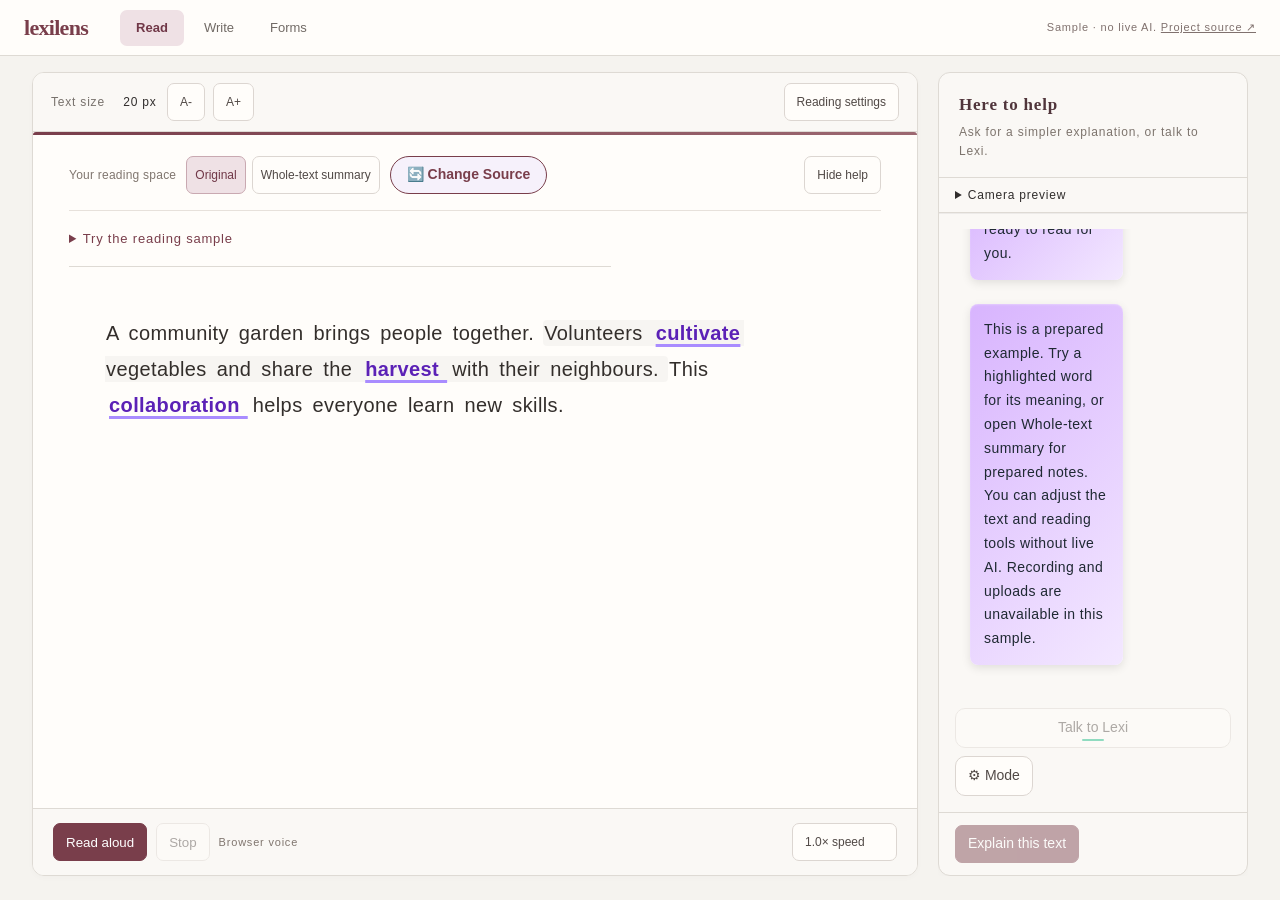
==== site/demos/lexi-lens/index.html @ 494b3f8c "Add notebook portfolio and labelled interactive project samples" ====
<!DOCTYPE html>
<html lang="en" data-portfolio-demo="true">
<head>
  <meta charset="UTF-8">
  <meta name="viewport" content="width=device-width, initial-scale=1.0">
  <title>LexiLens | Accessible reading companion</title>
  <meta http-equiv="Content-Security-Policy" content="
default-src 'self';
img-src 'self' blob: data:;
media-src 'self' blob: mediastream:;
connect-src 'self'
http://127.0.0.1:8000
ws://127.0.0.1:8000
http://localhost:8000
ws://localhost:8000
http://127.0.0.1:5500
ws://127.0.0.1:5500;
script-src 'self' 'unsafe-inline';
style-src 'self' 'unsafe-inline';
">
  <link rel="stylesheet" href="style.css"><link rel="stylesheet" href="usability.css">
<link rel="stylesheet" href="product.css"><link rel="stylesheet" href="workflow.css"></head>
<body>
  <!-- Privacy Modal -->
  <div id="privacy-modal" class="modal" role="dialog" aria-modal="true" aria-labelledby="privacy-title">
    <div class="modal-content">
      <h2 id="privacy-title">Privacy Notice</h2>
      <p>
        Live features send the text, audio, or images you choose to share to the backend and Google's Gemini service.
        Camera and microphone access require your permission. You can explore the sample demo without sharing content.
      </p>
      <button id="consent-btn" class="btn">I Agree</button>
      <p><a href="?demo=1">Explore the sample demo instead</a></p>
    </div>
  </div>
  <div id="app" class="theme-nano">
    <header class="product-header"><a class="product-wordmark" href="?">lexilens<span>Reading, at your pace.</span></a><nav id="workspace-nav" aria-label="Workspace"><button type="button" data-workspace-mode="read" aria-pressed="true">Read</button><button type="button" data-workspace-mode="write" aria-pressed="false">Write</button><button type="button" data-workspace-mode="form" aria-pressed="false">Forms</button></nav><div id="status-indicator" class="status-offline" role="status" aria-live="polite">Choose live mode or sample demo</div>
    <div id="demo-notice" role="status" hidden aria-label="Sample demo with prepared text and notes. No AI requests or camera access." title="Prepared text and notes. No AI requests or camera access.">Sample · no live AI. <a href="https://github.com/chaywen/lexi-lens" target="_blank" rel="noopener">Project source ↗</a>
    </div>
    </header><div class="main-layout">
      <!-- Left Panel (Resizable) -->
      <div class="left-panel" id="lexi-assistant">
        <!-- Unified Left Card -->
        <div class="card unified-card left-unified-card">
          
          <div class="assistant-heading"><h2>Here to help</h2><p>Ask for a simpler explanation, or talk to Lexi.</p></div><details id="camera-preview"><summary>Camera preview</summary><div class="camera-feed unified-camera">
            <div id="inline-error" class="inline-error"></div>
            <div id="snapshot-thumb" class="snapshot-thumb">
              <img id="snapshot-img" src="" alt="Snapshot Thumbnail">
            </div>
            <video id="video" autoplay muted playsinline></video>
          </div>
          </details><!-- Top: Camera Feed -->
          <!-- Middle: Chat Log -->
          <div class="chat-history unified-chat">
            <div class="chat-scroll" id="chat-scroll" role="log" aria-live="polite">
              <div class="chat-message ai">Lexi: Hello! I am ready to read for you.</div>
            </div>
          </div>
          <!-- Bottom: Action Controls -->
          <div class="camera-controls">
            <div class="controls-left">
              <button id="mic-btn" class="btn mic-btn" aria-label="Mic">Talk to Lexi</button>
              </div>
            
            <div class="controls-right">
              <div class="mode-wrapper">
                <button id="mode-toggle" class="btn">⚙ Mode</button>
                <div class="mode-dropdown" id="mode-dropdown">
                  <button type="button" data-mode="read">Read</button>
                  <button type="button" data-mode="form">Form</button>
                  <button type="button" data-mode="write">Write</button>
                </div>
              </div>
            </div>
          </div>
        <div class="explain-group" style="display: flex; gap: 8px; align-items: center;">
              <button id="explain-btn" class="btn-primary">Explain this text</button>
              <button id="stop-explain-btn" class="btn btn-stop" title="Stop Explanation" style="display: none; width: 44px; height: 44px; min-width: 44px; border-radius: 50%; padding: 0; background: #ff4d4d; color: white; border: none; font-size: 18px; line-height: 1;">⏹</button>
            </div>
            </div>
      </div>
      <!-- Right Panel -->
      <div class="right-panel">
        <!-- Unified Right Card -->
        <div class="card unified-card right-unified-card">
          
          <div class="reading-settings" role="group" aria-label="Reading preferences"><span class="settings-label">Text size</span><output id="reader-size" aria-live="polite">20 px</output><button id="font-decrease" class="btn-outline" aria-label="Decrease reading text size">A-</button>
              
              <button id="font-increase" class="btn-outline" aria-label="Increase reading text size">A+</button>
              <button id="reading-tools-btn" class="btn-outline">Reading settings</button>
            
            </div><div id="reading-tools-panel" class="tools-panel hidden">
              <button id="focus-mode-toggle" class="btn-outline" title="Dim surrounding text">🎯 Focus Mode</button>
              <div class="color-switcher" title="Background Color">
                <button class="color-dot" data-color="#FFFDF7" style="background:#FFFDF7;" title="Cream"></button>
                <button class="color-dot" data-color="#F0F7FF" style="background:#F0F7FF;" title="Light Blue"></button>
                <button class="color-dot" data-color="#F0FFF4" style="background:#F0FFF4;" title="Light Green"></button>
                <button class="color-dot" data-color="#FFF5F5" style="background:#FFF5F5;" title="Light Pink"></button>
                <button class="color-dot" data-color="#FFFFF0" style="background:#FFFFF0;" title="Light Yellow"></button>
              </div>
            <label class="line-choice">Line spacing <select id="reader-spacing"><option value="1.8">Comfortable</option><option value="2.2">Wide</option><option value="1.5">Compact</option></select></label><label class="font-choice">Font <select id="reader-font"><option value="Arial">Arial</option><option value="OpenDyslexic">OpenDyslexic</option><option value="Verdana">Verdana</option></select></label><button id="ruler-toggle" class="btn-outline" title="Toggle Reading Ruler">Reading ruler</button>
              <button id="bionic-toggle" class="btn-outline" title="Toggle Bionic Reading">Bionic</button>
              </div>
          <!-- Text Display Area -->
          <div class="text-display unified-text">
            <div class="panel-header" style="display: flex; justify-content: space-between; align-items: center; margin-bottom: 12px;">
              <div class="panel-title" style="margin-bottom: 0;">Your reading space</div>
              <div class="view-toggle" style="display: none;" id="view-toggle-container">
                <button id="view-original-btn" class="btn-outline active-toggle" style="padding: 4px 8px; font-size: 12px;">Original</button>
                <button id="view-analyzed-btn" class="btn-outline" style="padding: 4px 8px; font-size: 12px;">Whole-text summary</button>
              </div>
            <button id="change-source-btn" class="btn btn-outline" style="display: none;">🔄 Change Source</button>
            <button type="button" id="assistant-toggle" aria-controls="lexi-assistant" aria-expanded="true">Hide help</button></div>
            <details id="sample-guide" class="sample-guide" hidden><summary>Try the reading sample</summary><ol><li>Use A+ or A− to find a comfortable text size. Reading settings contains font, spacing, paper colour and optional reading aids.</li><li>Try the Reading ruler or select a highlighted word for a prepared explanation.</li><li>Open Whole-text summary for prepared notes, or choose Read aloud to use your browser voice.</li></ol><p>Your text preferences are saved in this browser when storage is available. This sample does not connect to live AI, capture or uploads. Choose the tools that suit you; no reading aid is required.</p></details><p id="mode-guidance" class="mode-guidance" role="status"></p><div id="read-source-selector" class="read-source-selector">
              <h3>Choose what to read</h3>
              <p>Capture a snapshot, upload a file, or paste a link to start.</p>
              <div class="source-buttons">
                <button id="read-snapshot-btn" class="btn-primary">Camera snapshot</button>
                <button id="read-upload-btn" class="btn-outline">Upload document</button>
                <a href="?demo=1" class="btn-outline">Try sample demo</a>
              </div>
              <div class="url-control-group">
                <input type="url" id="url-input" placeholder="Paste article link here...">
                <button id="url-submit-btn" class="btn-primary">Go</button>
              </div>
              <input type="file" id="file-input" accept=".pdf,.png,.jpg,.jpeg,.webp" style="display: none;">
            </div>
            <div id="reading-text" style="position: relative; display: none;">
              <p>The recognized text will appear here.</p>
            </div>
            <!-- Write Mode Panel -->
            <div id="write-mode-panel" class="write-mode-panel" style="display: none;">
              <div class="write-controls-top">
                <div class="undo-redo-group">
                  <button id="write-undo-btn" class="icon-btn" title="Undo">↩️</button>
                  <button id="write-redo-btn" class="icon-btn" title="Redo">↪️</button>
                </div>
              </div>
              
              <div class="write-input-area" style="position: relative;">
                <textarea id="write-textarea" placeholder="Start typing or use the mic..."></textarea>
                <div id="write-highlight-overlay" class="highlight-overlay"></div>
                <div id="word-predictions" class="word-predictions"></div>
                <button id="write-fix-all-btn" class="fix-all-btn" style="display: none;">✨ Fix All</button>
              </div>
              <div id="prediction-bar" class="prediction-bar"></div>
              <div class="write-actions">
                <button id="write-stt-btn" class="btn mic-btn" title="Convert your voice to text">🎙 Speak</button>
                <button id="write-ai-btn" class="btn btn-primary" title="Say 'Lexi, help me write...'">✨ AI Write</button>
                <button id="write-readback-btn" class="btn" title="Listen to your text">Read my writing</button>
              </div>
              <div id="ai-suggestions" class="ai-suggestions" style="display: none;">
                <div class="suggestion-header">💡 AI Suggestions</div>
                <div id="suggestion-list"></div>
              </div>
            </div>
            <!-- Form Mode Panel -->
            <div id="form-mode-panel" class="form-mode-panel" style="display: none;">
              <!-- Source Selection (Initial State) -->
              <div id="form-source-selector" class="form-source-selector">
                <h3>Select Form Source</h3>
                <p>Upload a photo of your form or share your screen for live guidance.</p>
                <div class="source-buttons">
                  <button id="form-share-btn" class="btn-primary">🖥️ Share Screen</button>
                  <button id="form-upload-btn" class="btn-outline">📁 Upload Image</button>
                </div>
              </div>
              <!-- Active Form View (Hidden by default) -->
              <div id="form-active-view" class="form-active-view" style="display: none;">
                <div class="form-view-header">
                   <span id="form-view-status">Live Guidance Active</span>
                   <div class="header-actions" style="display: flex; gap: 8px;">
                      <button id="form-popout-btn" class="btn-text" title="Pop out Lexi Sidekick">🚀 Sidekick</button>
                      <button id="form-switch-source" class="btn-text">🔄 Switch Source</button>
                   </div>
                </div>
                <div id="form-visual-container" class="form-visual-container">
                   <!-- Captured image or screen video will go here -->
                   <video id="form-screen-video" autoplay playsinline style="display: none;"></video>
                   <img id="form-upload-img" style="display: none;">
                </div>
                
                <div class="form-assistant-overlay">
                   <div id="form-lexi-assistant" class="floating-lexi-btn" title="Ask Lexi about this form">
                      <div class="lexi-avatar"></div>
                      <span>Lexi Help</span>
                   </div>
                </div>
              </div>
            </div>
            
            <!-- Selection Popup Button -->
            <div id="selection-popup" class="selection-popup">
              <button id="explain-selection-btn">Explain selected words</button>
            </div>
          </div>
          <div class="control-bar toolbar unified-toolbar">
            <!-- Sliding Tools Panel -->
            </div>
        <div class="reader-transport" role="group" aria-label="Read aloud"><button id="reader-play" type="button">Read aloud</button><button id="reader-stop" type="button" disabled>Stop</button><span id="reader-audio-status" role="status">Browser voice</span><div class="speed-control-wrapper" title="Voice Playback Speed">
                <select id="voice-speed-select" class="btn-outline" style="padding: 9px 24px 9px 12px; appearance: none; cursor: pointer;">
                  <option value="1.0">1.0× speed</option>
                  <option value="0.9">0.9× speed</option>
                  <option value="0.8">0.8× speed</option>
                  <option value="0.7">0.7× speed</option>
                  <option value="0.6">0.6× speed</option>
                </select>
              </div>
              </div></div>
      </div>
    </div>
  </div>
  <div id="reading-ruler"></div>
  <!-- Template for the Floating Sidekick Window -->
  <template id="sidekick-template">
    <div class="sidekick-container">
      <div class="sidekick-avatar">
        <div class="avatar-ring"></div>
      </div>
      <div class="sidekick-status">Lexi Sidekick</div>
      <div class="sidekick-transcript">"I am here to help!"</div>
      <div class="sidekick-controls">
        <button id="sidekick-mic" class="sidekick-btn" title="Toggle Mic">🎙</button>
      </div>
    </div>
  </template>
  <script src="config.js"></script>
  <script src="api-client.js"></script>
  <script src="script.js"></script><script src="usability.js"></script>
<script src="product.js"></script><script src="workflow.js"></script></body>
</html>
---- site/demos/lexi-lens/style.css ----
@font-face {
  font-family: 'OpenDyslexic';
  src: url('OpenDyslexic-Regular.woff') format('woff');
  font-weight: normal;
  font-style: normal;
  font-display: swap;
}

:root {
  --bg: #FFF8F0;
  --panel: #FFFFFF;
  --text-strong: #2d2d2d;
  --text-subtle: #5a5a5a;
  --border: #E5E0D8;

  --g1: #A98CFF;
  --g2: #6EA8FF;

  --radius-lg: 20px;
  --shadow-1: 0 2px 6px rgba(0,0,0,0.06);
  --shadow-2: 0 10px 20px rgba(17, 24, 39, 0.06);

  --dyslexic-font: 'OpenDyslexic', 'Comic Sans MS', 'Trebuchet MS', sans-serif;
}


/* ================= RESET & BASE ================= */
[hidden] { display: none !important; }
button:disabled { opacity: .55; cursor: not-allowed; }
a:focus-visible, button:focus-visible, input:focus-visible {
  outline: 3px solid #6552b8;
  outline-offset: 3px;
}
#demo-notice a { color: inherit; text-decoration: underline; }
body:has(#demo-notice:not([hidden])) .main-layout { height: calc(100vh - 90px); }
@media (max-width: 760px) {
  body .main-layout, body:has(#demo-notice:not([hidden])) .main-layout {
    height: auto; min-height: 100vh; overflow: visible; flex-direction: column; padding: 12px;
  }
  .main-layout .left-panel, .main-layout .right-panel {
    width: 100%; min-width: 0; max-width: none; resize: none; padding-right: 0;
  }
}
* {
  box-sizing: border-box;
}

body {
  margin: 0;
  font-family: var(--dyslexic-font);
  background: var(--bg);
  color: var(--text-strong);
  letter-spacing: 0.05em;
  -webkit-font-smoothing: antialiased;
  -moz-osx-font-smoothing: grayscale;
}

/* ================= MAIN LAYOUT ================= */
.main-layout {
  display: flex;
  gap: 24px;
  padding: 24px;
  height: 100vh;
  box-sizing: border-box;
  overflow: hidden;
}

/* ================= LEFT PANEL (Resizable) ================= */
.left-panel {
  display: flex;
  flex-direction: column;
  width: 35%; /* Default width */
  min-width: 250px; /* Prevent shrinking too much */
  max-width: 60%; /* Prevent expanding too much */
  resize: horizontal; /* Enables native dragging on the right edge */
  overflow: auto; /* Required for resize to work */
  padding-right: 12px; /* Breathing room for the drag handle */
}

/* ================= RIGHT PANEL ================= */
.right-panel {
  display: flex;
  flex-direction: column;
  flex: 1; /* Takes up remaining space */
  min-width: 0;
  height: 100%;
}

/* ================= UNIFIED CARDS ================= */
.unified-card {
  display: flex;
  flex-direction: column;
  background: #ffffff;
  border-radius: var(--radius-lg);
  box-shadow: var(--shadow-1);
  height: 100%;
  overflow: hidden;
}

    

.right-unified-card {
  background: #FFFDF7; /* Warmer background for reading */
}

/* ================= CAMERA CARD (Now just content) ================= */
.unified-camera {
  padding: 16px 16px 4px 16px; /* Top, Right, Bottom, Left. Bottom is smaller because chat is below it */
}

.camera-feed {
  position: relative;
  display: grid;
  place-items: center;
  border-radius: 12px;
  overflow: hidden;
  background: #FAFBFF;
  aspect-ratio: 16 / 9;
}
.camera-feed { box-shadow: 0 1px 0 rgba(0,0,0,0.06); }
.camera-feed::after { display:none; }

#video {
  width: 100%;
  height: 100%;
  object-fit: contain;
  background: #FAFBFF;
  border-radius: 16px;
}

/* ================= OVERLAY BUTTONS ================= */
.camera-overlay { position: static; bottom: auto; left: auto; }

.btn {
  min-height: 44px;
  padding: 10px 14px;
  border-radius: 14px;
  border: 1px solid var(--border);
  cursor: pointer;
  font-size: 14px;
  font-family: var(--dyslexic-font);
  background: #fff;
  color: var(--text-strong);
  box-shadow: var(--shadow-1);
  transition: background .2s ease, border-color .2s ease, transform .12s ease;
}
.btn:hover {
  background: linear-gradient(120deg, #F2EDFF, #ECF4FF);
  border-color: #DAD5FF;
  transform: translateY(-1px);
}

.mic-btn {
  background: #fff;
  border: 1px solid var(--border);
  color: var(--text-strong);
  position: relative;
  overflow: hidden;
  transition: transform .2s ease, background .2s ease, border-color .2s ease, color .2s ease;
}
.mic-btn::before {
  content: "";
  position: absolute;
  bottom: 6px;
  left: 50%;
  width: 22px;
  height: 2px;
  background: #10b981;
  border-radius: 4px;
  transform: translateX(-50%);
  transition: all .08s linear;
}
.mic-btn.recording {
  background: #ff4d4d !important;
  color: white !important;
  animation: pulse-red 1.5s infinite;
  border-color: #cc0000 !important;
}

.mic-btn.recording::before {
  background: white;
  height: calc(2px + (var(--energy, 0) * 16px));
  opacity: 0.9;
}

@keyframes pulse-red {
  0% { box-shadow: 0 0 0 0 rgba(255, 77, 77, 0.7); }
  70% { box-shadow: 0 0 0 10px rgba(255, 77, 77, 0); }
  100% { box-shadow: 0 0 0 0 rgba(255, 77, 77, 0); }
}

.mic-btn.silent::before {
  height: 2px !important;
  opacity: 0.5;
}
@keyframes pulse {
  0%   { transform: translateX(-50%) scale(1);   opacity: .35; }
  50%  { transform: translateX(-50%) scale(1.8); opacity: .8;  }
  100% { transform: translateX(-50%) scale(1);   opacity: .35; }
}

.camera-frame {
  background: #fff;
  border-radius: 16px;
  padding: 12px 12px 10px;
  display: grid;
  grid-template-rows: minmax(0, 1fr) auto;
  gap: 10px;
  width: 100%;
}

/* ================= RIGHT PANEL ================= */
.right-panel {
  display: flex;
  flex-direction: column;
  gap: 12px;
  min-height: 0;
  padding-top: 0;
}

.panel-title {
  font-weight: bold;
  font-size: 16px;
  margin-bottom: 12px;
}

/* ================= TEXT DISPLAY (Phase 2 Formats) ================= */
.text-display {
  position: relative;
  padding: 20px 22px 24px;
  flex: 1;
  display: flex;
  flex-direction: column;
  overflow-y: auto;
  overflow-x: hidden; /* Prevent horizontal scroll from overflowing tooltips */
}

#reading-text {
  font-family: var(--dyslexic-font);
  font-size: 20px;
  line-height: 1.8;
  max-width: 700px;
  margin: 0;
  padding: 10px;
  min-height: 150px;
  letter-spacing: 0.05em;
  word-spacing: 0.1em;
  transition: background 0.2s, outline 0.2s;
}

#reading-text.dragover {
  background: rgba(169, 140, 255, 0.1);
  outline: 2px dashed #A98CFF;
  border-radius: 8px;
}

.text-display::before {
  content: "";
  position: absolute;
  top: 0; left: 0; right: 0; height: 3px;
  border-radius: var(--radius-lg) var(--radius-lg) 0 0;
  background: linear-gradient(90deg, var(--g1), var(--g2));
}

/* Word spans — more clickable area for dyslexic users */
.word {
  padding: 2px 1px;
  cursor: pointer;
  border-radius: 4px;
  transition: background 0.15s ease;
  position: relative; /* Anchor for tooltips */
}
.word:hover {
  background: rgba(169, 140, 255, 0.1);
}

/* Bionic Reading bolding */
.word b {
  font-weight: 700;
  color: #111; /* Slightly darker than normal text for better contrast */
}

/* ================= CHAT HISTORY ================= */
.chat-history {
  padding: 15px 15px 15px 15px;
  display: flex;
  flex-direction: column;
  flex: 1;
  min-height: 0;
  overflow: hidden;
  border-top: 1px solid rgba(0,0,0,0.05); /* Separator inside left card */
}

.chat-scroll {
  flex: 1;
  overflow-y: auto;
  display: flex;
  flex-direction: column;
  gap: 12px;
  scroll-behavior: smooth;
}

/* ================= CHAT MESSAGES BASE ================= */
.chat-message {
  padding: 10px 14px;
  border-radius: 12px;
  max-width: 62%;
  font-size: 15px;
  line-height: 1.6;
  letter-spacing: 0.03em;
  word-wrap: break-word;
  animation: fadeIn 0.25s ease;
  transition: all 0.2s ease;
  box-shadow: 0 2px 8px rgba(0,0,0,0.06);
  margin: 0;
}

/* ================= AI BUBBLE (left) ================= */
.chat-message.ai {
  align-self: flex-start;
  margin-right: auto;
  margin-left: 0;
  background: linear-gradient(135deg, #d8b4fe 0%, #f3e8ff 100%);
  color: #1f2933;
  box-shadow:
    inset 0 1px 2px rgba(255,255,255,0.3),
    0 3px 10px rgba(0,0,0,0.1);
  backdrop-filter: blur(4px);
}

/* ================= USER BUBBLE (right) ================= */
.chat-message.user {
  align-self: flex-end;
  margin-left: auto;
  margin-right: 0;
  background: rgba(75,85,99,0.2);
  color: #1f2933;
  backdrop-filter: blur(6px);
  -webkit-backdrop-filter: blur(6px);
  box-shadow:
    inset 0 1px 2px rgba(255,255,255,0.2),
    0 3px 10px rgba(0,0,0,0.1);
}

/* ================= HOVER EFFECT ================= */
.chat-message:hover {
  transform: translateY(-1px) scale(1.01);
  box-shadow: 0 4px 12px rgba(0,0,0,0.15);
}

/* ================= FADE-IN ANIMATION ================= */
@keyframes fadeIn {
  from { opacity: 0; transform: translateY(4px); }
  to   { opacity: 1; transform: translateY(0); }
}

/* ================= SCROLLBAR ================= */
.chat-history::-webkit-scrollbar {
  width: 8px;
}
.chat-history::-webkit-scrollbar-thumb {
  background: rgba(0,0,0,0.2);
  border-radius: 4px;
}
.text-display::-webkit-scrollbar {
  width: 8px;
}
.text-display::-webkit-scrollbar-thumb {
  background: rgba(0,0,0,0.2);
  border-radius: 4px;
}


/* ================= ACTIVE WORD HIGHLIGHT ================= */
.active-word {
  background: #F9E79F;
  border-radius: 3px;
  transition: 0.15s;
}

/* ================= ACTIVE SENTENCE HIGHLIGHT ================= */
.sentence {
  display: inline;
  transition: background 0.3s ease, box-shadow 0.3s ease, opacity 0.3s ease, transform 0.3s ease;
  border-radius: 6px;
  padding: 2px 0;
}

.active-sentence {
  background: linear-gradient(135deg, rgba(169, 140, 255, 0.15), rgba(110, 168, 255, 0.15));
  box-shadow: 0 0 0 4px rgba(169, 140, 255, 0.08);
  border-radius: 6px;
  padding: 2px 4px;
}

/* ================= FOCUS MODE (Dyslexia/ADHD) ================= */
.text-display.focus-mode-active .sentence {
  opacity: 0.25; /* Dim all sentences by default */
  filter: blur(0.5px); /* Slight blur reduces cognitive distraction */
}

/* Brighten the active sentence, or whatever sentence the user hovers over */
.text-display.focus-mode-active .sentence.active-sentence,
.text-display.focus-mode-active .sentence:hover {
  opacity: 1 !important;
  filter: blur(0) !important;
  transform: scale(1.02);
  display: inline-block; /* Required for transform scale to work on text */
  margin: 0 4px; /* Compensate for the scale so text doesn't overlap violently */
}

/* ================= CONTROL BAR ================= */
.unified-toolbar {
  position: relative; /* Anchor for the sliding panel */
}

.control-bar {
  display: flex;
  gap: 10px;
  margin-top: auto;
  padding: 16px 20px;
  border-top: 1px solid rgba(0,0,0,0.05); /* Separator from text area */
  background: #FFFDF7;
  z-index: 10;
}

/* ================= SLIDING TOOLS PANEL ================= */
.tools-panel {
  display: flex;
  gap: 10px;
  position: absolute;
  bottom: 100%; /* Sits exactly above the control bar */
  left: 0;
  width: 100%;
  padding: 16px 20px;
  background: #ffffff;
  border-top: 1px solid var(--border);
  box-shadow: 0 -4px 12px rgba(0,0,0,0.05);
  border-radius: 16px 16px 0 0;
  box-sizing: border-box;
  
  /* Sliding Animation */
  transform: translateY(10px);
}

.hidden {
  display: none !important;
}

.tools-panel.active {
  transform: translateY(0);
  opacity: 1;
  pointer-events: auto;
  visibility: visible;
}

.btn-primary {
  padding: 10px 14px;
  border-radius: 12px;
  border: 1px solid transparent;
  background: linear-gradient(135deg, #a855f7 0%, #8b5cf6 100%);
  color: white;
  cursor: pointer;
  font-size: 14px;
  font-family: var(--dyslexic-font);
  font-weight: bold;
  box-shadow: 0 4px 12px rgba(139, 92, 246, 0.2);
  transition: transform .15s ease, box-shadow .15s ease;
}
.btn-primary:hover {
  transform: translateY(-2px);
  box-shadow: 0 6px 16px rgba(139, 92, 246, 0.3);
}

.btn-outline {
  padding: 10px 14px;
  border-radius: 12px;
  border: 1px solid var(--border);
  background: #fff;
  color: var(--text-strong);
  cursor: pointer;
  font-size: 14px;
  font-family: var(--dyslexic-font);
  font-weight: 500;
  transition: background .2s ease, border-color .2s ease, transform .12s ease;
}
.btn-outline:hover {
  background: linear-gradient(120deg, #F2EDFF, #ECF4FF);
  border-color: #DAD5FF;
}

.btn-outline.active-toggle {
  background: #F2EDFF;
  border-color: #DAD5FF;
  color: #6d28d9;
}

.mode-wrapper {
  position: relative;
}

.mode-dropdown {
  position: absolute;
  bottom: 60px;
  left: 0;
  background: #fff;
  border: 1px solid var(--border);
  border-radius: 14px;
  padding: 8px;
  display: none;
  flex-direction: column;
  min-width: 140px;
  box-shadow: var(--shadow-2);
}
.mode-dropdown div {
  padding: 8px 10px;
  color: var(--text-strong);
  cursor: pointer;
  font-size: 14px;
  border-radius: 8px;
}
.mode-dropdown div:hover {
  background: linear-gradient(120deg, #F2EDFF, #ECF4FF);
}

/* ===== Snapshot thumbnail ===== */
#snapshot-thumb {
  position: absolute;
  top: 10px;
  right: 10px;
  width: 230px;
  height: 170px;
  overflow: hidden;
  display: none;
  z-index: 100;
  border-radius: 12px;
  border: 1px solid transparent;
  background:
    linear-gradient(#fff, #fff) padding-box,
    linear-gradient(120deg, var(--g1), var(--g2)) border-box;
  box-shadow: var(--shadow-1);
}
#snapshot-img {
  width: 100%;
  height: 100%;
  object-fit: cover;
}

.modal {
  position: fixed;
  inset: 0;
  background: rgba(0,0,0,0.6);
  display: none;
  justify-content: center;
  align-items: center;
  z-index: 999;
  opacity: 0;
  transition: opacity 0.3s ease;
}

.modal.show {
  display: flex;
  opacity: 1;
}

.modal-content {
  background: white;
  padding: 30px;
  border-radius: 16px;
  width: 320px;
  text-align: center;
  transform: scale(0.9);
  transition: transform 0.3s ease;
}

.modal.show .modal-content {
  transform: scale(1);
}


.inline-error {
  position: absolute;
  top: 12px;
  right: 12px;
  background: rgba(239, 68, 68, 0.9);
  color: white;
  font-size: 12px;
  padding: 6px 10px;
  border-radius: 6px;
  display: none;
  z-index: 200;
  box-shadow: 0 4px 12px rgba(0,0,0,0.25);
  animation: fadeIn 0.2s ease;
}

.camera-controls {
  display: flex;
  align-items: center;
  justify-content: space-between;
  gap: 12px;
  padding: 12px 16px 16px; /* Added breathing room as per user request */
  background: transparent;
  border: none;
  border-radius: 0;
}

.camera-controls .controls-left,
.camera-controls .controls-right {
  display: flex;
  align-items: center;
  gap: 10px;
}

.camera-controls .btn {
  min-height: 40px;
  padding: 8px 12px;
  border-radius: 10px;
}

.camera-controls .mode-wrapper { position: relative; }

/* ================= SMART ANALYSIS (Feature A) ================= */

/* Difficult Word with Tooltip */
.difficult-word {
  position: relative;
  text-decoration: underline;
  text-decoration-color: #A98CFF;
  text-decoration-thickness: 3px;
  text-underline-offset: 4px;
  cursor: help;
  color: #5b21b6;
  font-weight: 600;
  transition: background 0.2s;
  padding: 2px 4px;
  border-radius: 4px;
}

.difficult-word:hover {
  background: rgba(169, 140, 255, 0.25);
  border-radius: 4px;
}

/* Tooltip */
.difficult-word {
  cursor: help;
}
.tooltip {
  visibility: hidden;
  opacity: 0;
  position: fixed; /* Must be fixed since we use getBoundingClientRect values */
  margin-top: 8px; /* Adds space for the arrow */
  background: #1f2933;
  color: #fff;
  text-align: left;
  padding: 10px 14px;
  border-radius: 10px;
  font-size: 14px;
  font-weight: 400;
  line-height: 1.5;
  white-space: normal; /* Allow wrapping */
  width: max-content;
  max-width: 280px; /* Force wrap if too long */
  box-shadow: 0 4px 12px rgba(0,0,0,0.15);
  transition: all 0.2s ease;
  z-index: 1000;
  pointer-events: none;
}

.tooltip::after {
  content: "";
  position: absolute;
  bottom: 100%; /* Arrow points up from the top edge */
  left: var(--arrow-left, 50%); 
  margin-left: var(--arrow-margin, -6px);
  border-width: 6px;
  border-style: solid;
  border-color: transparent transparent #1f2933 transparent;
}

.difficult-word:hover .tooltip {
  visibility: visible;
  opacity: 1;
}

/* View Toggles */
.active-toggle {
  background: linear-gradient(120deg, #F2EDFF, #ECF4FF) !important;
  border-color: #DAD5FF !important;
  font-weight: bold;
}

/* Selection Popup */
.selection-popup {
  position: fixed;
  display: none;
  background: #fff;
  border: 1px solid var(--border);
  box-shadow: 0 4px 15px rgba(0,0,0,0.1);
  border-radius: 12px;
  padding: 4px;
  z-index: 9999;
  transform: translate(-50%, -10px);
  animation: fadeInUp 0.2s ease forwards;
}

@keyframes fadeInUp {
  from { opacity: 0; transform: translate(-50%, 0); }
  to { opacity: 1; transform: translate(-50%, -10px); }
}

.selection-popup button {
  background: none;
  border: none;
  padding: 8px 14px;
  font-size: 13px;
  font-family: var(--dyslexic-font);
  font-weight: 500;
  color: var(--text-strong);
  cursor: pointer;
  border-radius: 8px;
  transition: background 0.2s;
  display: flex;
  align-items: center;
  gap: 6px;
}

.selection-popup button:hover {
  background: linear-gradient(120deg, #F2EDFF, #ECF4FF);
  color: #5b21b6;
}

/* ================= STATUS INDICATOR ================= */
#status-indicator {
  position: fixed;
  top: 15px;
  right: 15px;
  padding: 6px 14px;
  border-radius: 20px;
  font-size: 11px;
  font-weight: 700;
  text-transform: uppercase;
  z-index: 10000;
  box-shadow: 0 4px 12px rgba(0,0,0,0.1);
  display: flex;
  align-items: center;
  gap: 8px;
  background: white;
  border: 1px solid var(--border);
  transition: all 0.3s ease;
  pointer-events: none;
}
#status-indicator::before {
  content: '';
  width: 8px;
  height: 8px;
  border-radius: 50%;
  background: #ccc;
}
.status-online { color: #166534; }
.status-online::before { background: #22c55e; box-shadow: 0 0 8px #22c55e; }
.status-offline { color: #991b1b; }
.status-offline::before { background: #ef4444; }
.status-reconnecting { color: #92400e; }
.status-reconnecting::before { background: #f59e0b; animation: lexi-blink 1s infinite; }
@keyframes lexi-blink {
  0% { opacity: 1; }
  50% { opacity: 0.4; }
  100% { opacity: 1; }
}

/* ================= READING RULER (SCREEN CURTAIN) ================= */
#reading-ruler {
  position: fixed;
  left: 0;
  right: 0;
  height: 50px;
  background: transparent;
  box-shadow: 0 0 0 9999px rgba(0, 0, 0, 0.4); 
  border-top: 2px solid rgba(169, 140, 255, 0.8);
  border-bottom: 2px solid rgba(169, 140, 255, 0.8);
  pointer-events: none;
  z-index: 50;
  display: none; 
}

#reading-ruler.active {
  display: block;
}

/* ================= URL INPUT ================= */
.url-field:focus {
  outline: none;
  border-color: #A98CFF !important;
  box-shadow: 0 0 0 2px rgba(169, 140, 255, 0.2);
}
.url-field {
  transition: all 0.2s ease;
  background: white;
}

/* ================= COLOR SWITCHER ================= */
.color-switcher {
  display: flex;
  gap: 8px;
  align-items: center;
  margin-left: auto; /* Push to the right */
  padding-left: 12px;
  border-left: 1px solid var(--border);
}

.color-dot {
  width: 24px;
  height: 24px;
  border-radius: 50%;
  border: 2px solid var(--border);
  cursor: pointer;
  padding: 0;
  transition: transform 0.2s, box-shadow 0.2s;
  box-shadow: inset 0 2px 4px rgba(0,0,0,0.05);
}

.color-dot:hover {
  transform: scale(1.15);
}

.color-dot.active {
  border-color: #A98CFF;
  box-shadow: 0 0 0 2px rgba(169, 140, 255, 0.3);
}

/* ================= WRITE MODE (Enhanced) ================= */
.write-mode-panel {
  display: flex;
  flex-direction: column;
  gap: 12px;
  padding: 0 5px;
  margin-top: -15px; /* Reverted to slightly lower as requested */
  animation: fadeIn 0.3s ease;
}

.write-header h3 {
  margin: 0 0 4px 0;
  color: #6d28d9;
}

.write-header p {
  margin: 0;
  font-size: 14px;
  color: var(--text-subtle);
}

.write-controls-top {
  display: flex;
  justify-content: flex-end;
  margin-bottom: -12px; /* Pull buttons closer to the top */
}

.url-control-group {
  display: flex;
  gap: 12px;
  width: 100%;
  max-width: 600px;
  margin: 0 auto;
}

.icon-btn {
  background: white;
  border: 1px solid var(--border);
  border-radius: 8px;
  padding: 4px 8px;
  cursor: pointer;
  font-size: 18px;
  transition: all 0.2s;
}

.icon-btn:hover {
  background: #f8fafc;
  border-color: var(--g1);
  transform: translateY(-1px);
}

.icon-btn:disabled {
  opacity: 0.3;
  cursor: default;
}

.write-input-area {
  position: relative;
  display: flex;
  flex-direction: column;
  gap: 10px;
}

#write-textarea {
  position: relative;
  z-index: 2; /* Textarea is in the middle */
  background: transparent !important;
  width: 100%;
  min-height: 120px;
  padding: 16px;
  font-family: var(--dyslexic-font);
  font-size: 20px;
  line-height: 1.6;
  border: 2px solid var(--border);
  border-radius: 16px;
  outline: none; /* Add this to prevent default focus styles from breaking alignment */
  resize: vertical;
  transition: border-color 0.2s;
  letter-spacing: 0.05em;
  color: #334155;
  caret-color: var(--g1);
}

.highlight-overlay {
  position: absolute;
  top: 0;
  left: 0;
  width: 100%;
  height: 100%;
  padding: 16px;
  font-family: var(--dyslexic-font);
  font-size: 20px;
  line-height: 1.6;
  letter-spacing: 0.05em;
  color: transparent;
  pointer-events: none;
  user-select: none; /* Prevent selection interference */
  white-space: pre-wrap;
  word-wrap: break-word;
  z-index: 5; /* Overlay on TOP but transparent/passthrough */
  border: 2px solid transparent;
  overflow: hidden;
}

.error-hint {
  text-decoration: underline wavy #ef4444;
  text-decoration-thickness: 2px;
  padding-bottom: 2px;
  pointer-events: auto !important; /* Only these parts catch the mouse */
  cursor: help;
  display: inline;
  position: relative;
  z-index: 6; /* Slightly above parent overlay */
}

#write-textarea:focus {
  outline: none;
  border-color: var(--g1);
  box-shadow: 0 0 0 4px rgba(169, 140, 255, 0.1);
}

.fix-all-btn {
  position: absolute;
  bottom: 12px;
  right: 12px;
  z-index: 10;
  padding: 8px 16px;
  background: linear-gradient(135deg, #A98CFF, #8B5CF6);
  color: white;
  border: none;
  border-radius: 20px;
  font-family: var(--dyslexic-font);
  font-size: 14px;
  font-weight: 700;
  cursor: pointer;
  box-shadow: 0 4px 12px rgba(139, 92, 246, 0.3);
  transition: all 0.2s cubic-bezier(0.175, 0.885, 0.32, 1.275);
  display: flex;
  align-items: center;
  gap: 6px;
}

.fix-all-btn:hover {
  transform: translateY(-2px) scale(1.05);
  box-shadow: 0 6px 20px rgba(139, 92, 246, 0.4);
}

.fix-all-btn:active {
  transform: translateY(0) scale(0.98);
}

.word-predictions {
  display: flex;
  flex-wrap: wrap;
  gap: 8px;
  min-height: 38px;
}

.prediction-tag {
  padding: 6px 14px;
  background: #f3f4f6;
  border-radius: 20px;
  font-size: 14px;
  cursor: pointer;
  transition: all 0.2s;
  border: 1px solid transparent;
}

.prediction-tag:hover {
  background: #e5e7eb;
  border-color: var(--border);
  transform: translateY(-1px);
}

.write-actions {
  display: flex;
  gap: 12px;
}

.ai-suggestions {
  background: #f5f3ff;
  border: 1px solid #ddd6fe;
  border-radius: 12px;
  padding: 16px;
  animation: slideInUp 0.3s ease;
}

.suggestion-header {
  font-weight: bold;
  font-size: 14px;
  color: #7c3aed;
  margin-bottom: 8px;
  display: flex;
  align-items: center;
  gap: 6px;
}

.suggestion-item {
  font-size: 15px;
  line-height: 1.5;
  color: #4c1d95;
  padding: 8px;
  border-bottom: 1px solid rgba(124, 58, 237, 0.1);
}

.suggestion-item:last-child {
  border-bottom: none;
}

@keyframes slideInUp {
  from { transform: translateY(10px); opacity: 0; }
  to { transform: translateY(0); opacity: 1; }
}

/* --- Suggestion Tooltip --- */
.suggestion-tooltip {
  position: fixed;
  z-index: 999999 !important; /* ABSOLUTE TOP */
  background: white;
  border: 2px solid var(--g1);
  border-radius: 12px;
  padding: 10px 14px;
  box-shadow: var(--shadow-lg);
  font-family: var(--dyslexic-font);
  font-size: 16px;
  max-width: 250px;
  pointer-events: auto; /* ALLOWS CLICKING */
  animation: fadeIn 0.2s ease;
}

.suggestion-tooltip .label {
  display: block;
  font-size: 12px;
  color: var(--text-subtle);
  margin-bottom: 4px;
}

.suggestion-tooltip .value {
  color: #c026d3;
  font-weight: bold;
}
/* --- Form Mode --- */
.form-mode-panel {
  display: flex;
  flex-direction: column;
  gap: 20px;
  padding: 20px;
  animation: fadeIn 0.3s ease;
  position: relative;
}

.form-progress-container {
  display: flex;
  justify-content: space-between;
  align-items: center;
  background: #f1f5f9;
  border-radius: 12px;
  padding: 8px 16px;
  margin-bottom: 10px;
}

.form-progress-bar-bg {
  flex-grow: 1;
  height: 8px;
  background: #e2e8f0;
  border-radius: 4px;
  margin-right: 15px;
  overflow: hidden;
}

.form-progress-bar {
  height: 100%;
  background: var(--g1);
  width: 0%;
  transition: width 0.4s ease;
}

#form-progress-text {
  font-size: 14px;
  font-weight: bold;
  color: var(--text-subtle);
  white-space: nowrap;
}

.guided-form {
  display: flex;
  flex-direction: column;
  gap: 24px;
}

.form-field-group {
  position: relative;
  transition: all 0.3s ease;
  padding: 15px;
  border-radius: 12px;
}

.form-field-group.focused-field {
  background: white !important;
  box-shadow: 0 0 0 9999px rgba(0, 0, 0, 0.4);
  z-index: 1000;
  transform: scale(1.02);
}

.form-field-group label {
  display: block;
  font-family: var(--dyslexic-font);
  font-size: 18px;
  margin-bottom: 8px;
  color: var(--text);
}

.form-field-group input, 
.form-field-group textarea {
  width: 100%;
  padding: 12px;
  font-size: 18px;
  font-family: var(--dyslexic-font);
  border: 2px solid var(--border);
  border-radius: 8px;
  transition: border-color 0.2s;
  background: white;
}

.form-field-group input:focus, 
.form-field-group textarea:focus {
  outline: none;
  border-color: var(--g1);
}

.form-field-hint-btn {
  position: absolute;
  right: -5px;
  top: 0;
  background: white;
  border: 2px solid var(--g1);
  border-radius: 50%;
  width: 32px;
  height: 32px;
  display: flex;
  align-items: center;
  justify-content: center;
  cursor: pointer;
  font-size: 16px;
  box-shadow: var(--shadow-sm);
  z-index: 1001;
  transition: transform 0.2s;
}

.form-field-hint-btn:hover {
  transform: scale(1.1);
}

.form-nav-controls {
  display: flex;
  justify-content: space-between;
  margin-top: 20px;
}

/* --- Vision Form Mode --- */
.form-source-selector {
  text-align: center;
  padding: 40px 20px;
  background: white;
  border-radius: 16px;
  box-shadow: var(--shadow-md);
  margin-top: 20px;
}

.form-source-selector h3 {
  font-family: var(--dyslexic-font);
  color: var(--g2);
  margin-bottom: 12px;
}

.form-source-selector p {
  color: var(--text-subtle);
  margin-bottom: 24px;
}

.source-buttons {
  display: flex;
  gap: 16px;
  justify-content: center;
}

.form-active-view {
  display: flex;
  flex-direction: column;
  gap: 16px;
  height: 100%;
  margin-top: 10px;
}

.form-view-header {
  display: flex;
  justify-content: space-between;
  align-items: center;
  padding: 8px 16px;
  background: #f8fafc;
  border-radius: 8px;
}

#form-view-status {
  font-size: 14px;
  font-weight: bold;
  color: #10b981;
  display: flex;
  align-items: center;
  justify-content: center;
}

/* --- Read Mode Selector --- */
#read-source-selector {
  display: flex;
  flex-direction: column;
  justify-content: center;
  align-items: center;
  text-align: center;
  min-height: 350px;
  background: white;
  border: 1px solid var(--border);
  border-radius: 24px;
  padding: 60px 40px;
  margin: 20px auto;
  width: 100%;
  max-width: 800px; /* Generous width to frame the content */
  box-shadow: var(--shadow-2);
  transition: all 0.3s ease;
}

#read-source-selector:hover {
  border-color: var(--g1);
  background: white;
  box-shadow: var(--shadow-md);
}

#read-source-selector h3 {
  font-family: var(--dyslexic-font);
  font-size: 24px;
  color: var(--g2);
  margin-bottom: 12px;
}

#read-source-selector p {
  color: var(--text-subtle);
  margin-bottom: 30px;
  max-width: 500px;
}

.url-control-group {
  margin-top: 24px;
  display: flex;
  gap: 12px;
  width: 100%;
  max-width: 650px;
  justify-content: center;
  background: rgba(169, 140, 255, 0.03);
  padding: 8px;
  border-radius: 40px;
  border: 1px solid rgba(169, 140, 255, 0.1);
}

#url-input {
  flex: 1;
  padding: 12px 24px;
  border-radius: 30px;
  border: 2px solid var(--border);
  font-family: inherit;
  font-size: 16px;
  outline: none;
  transition: all 0.2s ease;
}

#url-input:focus {
  border-color: var(--g1);
  box-shadow: 0 0 0 4px rgba(169, 140, 255, 0.1);
}

#url-submit-btn {
  border-radius: 30px;
  padding: 12px 30px;
}

#form-view-status::before {
  content: "";
  display: inline-block;
  width: 8px;
  height: 8px;
  background: #10b981;
  border-radius: 50%;
  animation: pulse 1.5s infinite;
}

.form-visual-container {
  flex-grow: 1;
  background: #0f172a;
  border-radius: 12px;
  overflow: hidden;
  display: flex;
  align-items: center;
  justify-content: center;
  position: relative;
  min-height: 400px;
}

#form-screen-video, #form-upload-img {
  max-width: 100%;
  max-height: 100%;
  object-fit: contain;
}

.form-assistant-overlay {
  position: absolute;
  bottom: 20px;
  right: 20px;
  z-index: 100;
}

.floating-lexi-btn {
  display: flex;
  align-items: center;
  gap: 10px;
  background: white;
  padding: 8px 16px;
  border-radius: 30px;
  box-shadow: 0 4px 15px rgba(0,0,0,0.15);
  cursor: pointer;
  border: 2px solid var(--g1);
  transition: all 0.3s cubic-bezier(0.175, 0.885, 0.32, 1.275);
}

.floating-lexi-btn:hover {
  transform: translateY(-5px) scale(1.05);
  box-shadow: 0 8px 25px rgba(0,0,0,0.2);
}

.lexi-avatar {
  width: 32px;
  height: 32px;
  background: linear-gradient(135deg, var(--g1), var(--g2));
  border-radius: 50%;
  position: relative;
}

.lexi-avatar::after {
  content: "?";
  position: absolute;
  font-size: 14px;
  top: -5px;
  right: -5px;
}

.floating-lexi-btn span {
  font-family: var(--dyslexic-font);
  font-weight: bold;
  color: var(--g1);
}

@keyframes pulse {
  0% { transform: scale(1); opacity: 1; }
  50% { transform: scale(1.5); opacity: 0.5; }
  100% { transform: scale(1); opacity: 1; }
}

/* --- Buttons --- */
.btn-primary {
  background: linear-gradient(135deg, var(--g1), var(--g2));
  color: white;
  border: none;
  font-weight: 600;
  cursor: pointer;
  box-shadow: 0 4px 10px rgba(110, 168, 255, 0.3);
  padding: 10px 20px;
  border-radius: 12px;
  font-family: var(--dyslexic-font);
  transition: all 0.2s ease;
}

.btn-primary:hover {
  transform: translateY(-2px);
  box-shadow: 0 6px 15px rgba(110, 168, 255, 0.4);
}

.btn-outline {
  background: white;
  color: var(--g2);
  border: 1.5px solid var(--g2);
  font-weight: 600;
  cursor: pointer;
  padding: 10px 20px;
  border-radius: 12px;
  font-family: var(--dyslexic-font);
  transition: all 0.2s ease;
}

.btn-outline:hover {
  background: #f8fbff;
  border-color: var(--g1);
  color: var(--g1);
  transform: translateY(-2px);
}

/* --- Action Controls (Bottom Bar) --- */
.camera-controls {
  padding: 12px 16px;
  display: flex;
  justify-content: space-between;
  align-items: center;
  background: white;
  border-top: 1px solid var(--border);
  border-radius: 0 0 var(--radius-lg) var(--radius-lg);
}

.camera-controls .controls-left {
  display: flex;
  gap: 12px;
  align-items: center;
}

.camera-controls .controls-right {
  display: flex;
  gap: 12px;
  align-items: center;
}

#change-source-btn {
  background: rgba(169, 140, 255, 0.1);
  color: var(--g1);
  border: 1.5px solid var(--g1);
  padding: 8px 16px;
  font-weight: 600;
  border-radius: 20px;
  font-size: 14px;
}

#change-source-btn:hover {
  background: rgba(169, 140, 255, 0.2);
  transform: translateY(-1px);
}

#change-source-btn:disabled {
  opacity: 0.5;
  cursor: not-allowed;
}

/* Source buttons refinement */
.source-buttons .btn-primary, 
.source-buttons .btn-outline {
  padding: 14px 24px;
  font-size: 16px;
  border-radius: 30px;
  display: flex;
  align-items: center;
  gap: 10px;
}

/* --- Stop Button --- */
.btn-stop {
  display: flex;
  align-items: center;
  justify-content: center;
  background: #ff4d4d;
  color: white !important;
  border: none !important;
  transition: all 0.2s ease;
  box-shadow: 0 4px 10px rgba(255, 77, 77, 0.3);
}

.btn-stop:hover {
  background: #ff3333;
  transform: scale(1.1);
  box-shadow: 0 6px 15px rgba(255, 77, 77, 0.4);
}

.btn-stop:active {
  transform: scale(0.95);
}

/* Premium Suggestion Tooltip */
.suggestion-tooltip {
  position: fixed;
  z-index: 10000;
  background: rgba(255, 255, 255, 0.9);
  backdrop-filter: blur(12px);
  -webkit-backdrop-filter: blur(12px);
  border: 1px solid rgba(169, 140, 255, 0.4);
  padding: 14px 18px;
  border-radius: 18px;
  box-shadow: 0 12px 40px rgba(0, 0, 0, 0.18);
  min-width: 180px;
  max-width: 280px;
  pointer-events: auto;
  transition: all 0.2s cubic-bezier(0.175, 0.885, 0.32, 1.275);
  font-family: 'Inter', system-ui, -apple-system, sans-serif;
  animation: tooltipAppear 0.3s ease-out;
}

@keyframes tooltipAppear {
  from { opacity: 0; transform: translateY(10px) scale(0.95); }
  to { opacity: 1; transform: translateY(0) scale(1); }
}

.suggestion-tooltip .label {
  display: block;
  font-size: 10px;
  text-transform: uppercase;
  letter-spacing: 1px;
  color: #6366f1;
  font-weight: 800;
  margin-bottom: 6px;
  opacity: 0.8;
}

.suggestion-tooltip .value {
  display: block;
  font-size: 16px;
  font-weight: 700;
  color: #1e293b;
  line-height: 1.4;
}



.error-hint {
  text-decoration: underline wavy #ef4444;
  text-decoration-thickness: 2px;
  padding-bottom: 2px;
  pointer-events: auto !important; /* FORCED OVERRIDE */
  cursor: help;
  display: inline;
  position: relative;
  z-index: 100; /* Higher than everything else in overlay */
}

.error-hint:hover {
  background: rgba(255, 77, 77, 0.12);
  border-bottom-style: solid;
}

/* Predictive Typing Bar */
.prediction-bar {
  display: flex;
  gap: 10px;
  margin-top: 10px;
  padding: 8px 12px;
  background: rgba(169, 140, 255, 0.05);
  border-radius: 12px;
  min-height: 40px;
  align-items: center;
  overflow-x: auto;
  border: 1px dashed rgba(169, 140, 255, 0.2);
}

.prediction-item {
  background: white;
  color: var(--g1);
  padding: 6px 14px;
  border-radius: 20px;
  font-size: 13px;
  font-weight: 600;
  cursor: pointer;
  border: 1px solid rgba(169, 140, 255, 0.2);
  box-shadow: 0 2px 6px rgba(0,0,0,0.05);
  white-space: nowrap;
  transition: all 0.2s ease;
}

.prediction-item:hover {
  transform: translateY(-2px);
  background: var(--g1);
  color: white;
  box-shadow: 0 4px 10px rgba(169, 140, 255, 0.3);
}

.prediction-bar:empty {
  display: none;
}

/* ================= SIDEKICK WINDOW STYLES ================= */
.sidekick-container {
  height: 100vh;
  display: flex;
  flex-direction: column;
  align-items: center;
  justify-content: center;
  padding: 10px;
  background: white;
  font-family: var(--dyslexic-font);
  overflow: hidden;
  text-align: center;
  gap: 12px;
}

.sidekick-avatar {
  width: 80px;
  height: 80px;
  background: linear-gradient(135deg, var(--g1), var(--g2));
  border-radius: 50%;
  padding: 4px;
  position: relative;
  display: flex;
  align-items: center;
  justify-content: center;
}

.sidekick-avatar::after {
  content: "✨";
  font-size: 20px;
}

.sidekick-avatar .avatar-ring {
  position: absolute;
  inset: -8px;
  border: 4px solid var(--g1);
  border-radius: 50%;
  opacity: 0.3;
  animation: sidekick-pulse 2s infinite;
}

@keyframes sidekick-pulse {
  0% { transform: scale(1); opacity: 0.3; }
  50% { transform: scale(1.1); opacity: 0.1; }
  100% { transform: scale(1); opacity: 0.3; }
}

.sidekick-status {
  display: none; /* Nano mode */
}

.sidekick-transcript {
  display: none; /* Nano mode */
}

.sidekick-mic.recording {
  background: #ff4d4d;
  color: white;
  animation: pulse-red 1.5s infinite;
}

.sidekick-btn {
  width: 44px;
  height: 44px;
  border-radius: 50%;
  border: 2px solid var(--border);
  background: white;
  font-size: 20px;
  cursor: pointer;
  box-shadow: var(--shadow-1);
  transition: all 0.2s;
  display: flex;
  align-items: center;
  justify-content: center;
}

.sidekick-btn:hover {
  transform: translateY(-2px);
  border-color: var(--g1);
}
---- site/demos/lexi-lens/usability.css ----
/* Original Lexi-Lens layout and purple/cream palette; usability fixes only. */
.main-layout,body:has(#demo-notice:not([hidden])) .main-layout{height:calc(100vh - 42px);height:calc(100dvh - 42px);min-height:520px;gap:18px;padding:18px}
.left-panel{padding-right:6px;min-width:280px}
.left-unified-card,.right-unified-card{min-width:0}
.camera-feed{min-height:145px;max-height:220px}
.camera-controls,.controls-left,.controls-right,.control-bar,.source-buttons{flex-wrap:wrap;gap:8px}
.control-bar{flex-shrink:0}
.panel-header{flex-wrap:wrap;gap:10px}
.view-toggle{flex-wrap:wrap;gap:6px}
.btn,.btn-primary,.btn-outline{min-height:40px;line-height:1.4}
.tools-panel{position:static;flex-basis:100%;order:3;flex-wrap:wrap;gap:8px;padding:12px 0 0;background:transparent;box-shadow:none;border:0;border-top:1px solid var(--border);border-radius:0;transform:none}
.color-switcher{flex-wrap:wrap}
.mode-dropdown{max-width:calc(100vw - 40px);z-index:30}
.mode-dropdown button{border:0;background:none;text-align:left;padding:10px 14px;font:inherit;color:var(--text-strong);cursor:pointer;min-height:40px}
.mode-dropdown button:hover,.mode-dropdown button:focus-visible{background:#f2edff}
.url-control-group{flex-wrap:wrap;gap:8px}
.url-control-group input{min-width:0;flex:1;min-height:42px}
.text-display{overflow-y:auto;overscroll-behavior:contain;min-height:200px}
.chat-message{overflow-wrap:anywhere}
.modal-content{width:min(440px,90vw);max-height:85dvh;overflow:auto}
.form-source-selector .source-buttons{justify-content:center}
.form-view-header{flex-wrap:wrap;gap:10px}
@media(max-width:1050px){.left-panel{width:34%;min-width:260px}.main-layout{gap:14px}.text-display{padding:18px}.control-bar{padding:12px}.camera-controls{padding:12px}.source-buttons button{font-size:12px}}
@media(max-width:760px){.main-layout,body:has(#demo-notice:not([hidden])) .main-layout{height:auto;min-height:0;display:flex;flex-direction:column;padding:12px}.main-layout .left-panel,.main-layout .right-panel{width:100%;min-width:0;max-width:none;height:auto;resize:none;padding:0}.unified-card{height:auto}.camera-feed{max-height:190px}.chat-history{min-height:140px;max-height:250px}.text-display{min-height:320px;max-height:none;overflow:visible}.tools-panel{max-height:none}.right-panel{min-height:0}.panel-header .view-toggle{width:100%}}
@media(max-height:680px) and (min-width:761px){.main-layout,body:has(#demo-notice:not([hidden])) .main-layout{height:auto;min-height:520px}.unified-card{min-height:510px}.text-display{max-height:440px}.camera-feed{min-height:120px;max-height:165px}}
---- site/demos/lexi-lens/product.css ----
/* Approved D: quiet ivory workspace, restrained wine accents. */
:root{--bg:#f5f3ef;--surface:#fffdfa;--border:#dedad4;--text:#302d2c;--text-strong:#302d2c;--primary:#793e4b;--accent:#793e4b;--g1:#793e4b;--g2:#9c6871;--reader-paper:#fffdfa;--reader-font:Arial,sans-serif;--reader-leading:1.8}
*{box-sizing:border-box}body{margin:0;background:var(--bg);color:var(--text);font-family:Arial,sans-serif}#app{max-width:1680px;margin:auto;padding:0;background:none}
.product-header{display:flex;gap:32px;align-items:center;min-height:80px;padding:18px 32px;border-bottom:1px solid var(--border);background:#fffdfa}
.product-wordmark{font:600 24px Georgia,serif;color:#793e4b;text-decoration:none;letter-spacing:-.7px}.product-wordmark span{display:block;font:12px Arial,sans-serif;color:#77716c;letter-spacing:0;margin-top:4px}
#workspace-nav{display:flex;gap:5px;margin-left:38px}#workspace-nav button{border:0;background:transparent;color:#716a65;padding:11px 20px;border-radius:7px;font:14px Arial,sans-serif}#workspace-nav button[aria-pressed=true]{background:#f1e6e8;color:#703747;font-weight:600}
#status-indicator{position:static!important;margin-left:auto!important;font:12px Arial,sans-serif!important;max-width:300px;text-align:right;background:none!important;border:0!important;color:#716a65!important;box-shadow:none}
.main-layout,body:has(#demo-notice:not([hidden])) .main-layout{display:grid;grid-template-columns:minmax(0,1fr) 310px;gap:20px;padding:24px 32px;height:calc(100dvh - 80px);min-height:600px;align-items:stretch}
.main-layout .right-panel{grid-column:1;grid-row:1;width:auto;min-width:0;padding:0;resize:none}.main-layout .left-panel{grid-column:2;grid-row:1;width:auto;max-width:none;min-width:0;padding:0;resize:none;border:0}
.unified-card{border:1px solid var(--border);border-radius:12px;box-shadow:0 2px 6px #302d2c05;background:#fffdfa;overflow:hidden;height:100%;min-height:0}.left-unified-card{background:#faf8f5;display:flex;flex-direction:column}
button,.btn,.btn-primary,.btn-outline,select,input,textarea{font-family:Arial,sans-serif}button,.btn,.btn-primary,.btn-outline{border-radius:7px;background:#fffdfa;background-image:none;color:#514946;border:1px solid #dcd6d1;box-shadow:none;font-weight:400;min-height:38px;padding:8px 12px;transform:none!important}.btn-primary,#reader-play{background:#793e4b;color:white;border-color:#793e4b}.btn:hover,.btn-outline:hover,button:hover{filter:none;background:#f1ece8;color:#703747}.btn-primary:hover,#reader-play:hover{background:#66313e;color:white}
button:disabled{opacity:.45;cursor:not-allowed}button:focus-visible,a:focus-visible,input:focus-visible,select:focus-visible,summary:focus-visible{outline:2px solid #793e4b;outline-offset:3px}.active-toggle,button[aria-pressed=true]{background:#efe1e5!important;color:#703747!important;border-color:#c9a9b1!important}
.reading-settings{display:flex;flex-wrap:wrap;align-items:center;gap:8px;padding:15px 20px;border-bottom:1px solid var(--border);background:#faf8f5;flex-shrink:0;font-size:12px}.settings-label{width:100%;color:#77716c;font-size:11px;margin-bottom:3px}.font-choice{display:flex;align-items:center;gap:8px;margin-right:5px}#reader-size{min-width:38px;text-align:center}#reader-font{max-width:140px;border:1px solid #dcd6d1;border-radius:6px;padding:8px;background:#fffdfa}.reading-settings button{font-size:12px}#reading-tools-btn{margin-left:auto}
#reading-tools-panel{position:static;display:flex;flex-wrap:wrap;gap:12px;padding:12px 20px;margin:0;border:0;border-bottom:1px solid var(--border);border-radius:0;box-shadow:none;background:#f7f3ef;max-height:none;flex-shrink:0;transform:none}#reading-tools-panel.hidden{display:none!important}.line-choice{display:flex;align-items:center;gap:8px;font:12px Arial,sans-serif}.line-choice select{padding:8px;border:1px solid var(--border);border-radius:6px}.color-switcher{gap:8px}.color-dot{min-height:26px;width:26px;height:26px;padding:0;border:1px solid #aaa!important}
.right-unified-card{display:flex;flex-direction:column}.text-display{padding:24px 36px;background:var(--reader-paper);flex:1;overflow:auto;min-height:220px}.panel-header{padding-bottom:16px;border-bottom:1px solid #e7e1db}.panel-title{font:12px Arial,sans-serif;letter-spacing:.02em;color:#80766f;text-transform:none}#reading-text{max-width:760px;margin:28px auto;font-family:var(--reader-font);font-size:20px;line-height:var(--reader-leading);color:#332e2b;letter-spacing:.02em;overflow-wrap:anywhere}#reading-text .sentence{background:transparent}#reading-text .sentence.speaking{background:#eee2c9;border-radius:3px}#reading-text p{margin-block:0 1.4em}
.reader-transport{display:flex;align-items:center;gap:9px;padding:14px 20px;border-top:1px solid var(--border);background:#faf8f5;flex-wrap:wrap;flex-shrink:0}.reader-transport .speed-control-wrapper{margin-left:auto}#reader-audio-status{font:11px Arial,sans-serif;color:#80766f}#voice-speed-select{font-size:12px;min-width:105px;background:#fffdfa}.control-bar{display:none}
.assistant-heading{padding:22px 20px 16px;border-bottom:1px solid var(--border)}.assistant-heading h2{font:600 17px Georgia,serif;margin:0 0 8px;color:#50353b}.assistant-heading p{font:13px/1.6 Arial,sans-serif;margin:0;color:#7d746d}.chat-history{flex:1;min-height:150px;background:none;overflow:auto}.chat-scroll{padding:16px}.chat-message{font:14px/1.7 Arial,sans-serif;border-radius:8px;background:#f0eae4;color:#4f4742;border:0;margin-bottom:12px;padding:14px}.chat-message.user{background:#f1e5e8;color:#603441}.left-unified-card>.explain-group{padding:12px 16px;border-top:1px solid var(--border)}.camera-controls{padding:0 16px 16px;background:none;border:0}.controls-left{width:100%}.controls-left button{flex:1}.controls-right{display:none}#camera-preview{padding:10px 16px;border-bottom:1px solid var(--border);font:12px Arial,sans-serif}#camera-preview summary{cursor:pointer}.camera-feed{margin-top:12px;min-height:130px;max-height:190px;border-radius:6px;background:#e8e3dc}#camera-preview:not([open]) .camera-feed{display:none}#inline-error{font:12px Arial,sans-serif}
.read-source-selector,.form-source-selector{border:0;background:none;padding:40px 12px}.read-source-selector h3,.form-source-selector h3{font:400 26px Georgia,serif;color:#50353b}.read-source-selector p,.form-source-selector p{font:14px/1.8 Arial,sans-serif;color:#80766f}.source-buttons{justify-content:center}.url-control-group{max-width:540px;margin:20px auto}.url-control-group input{background:#fffdfa;border:1px solid var(--border);border-radius:6px;padding:10px}#demo-notice{border-radius:0!important;margin:0!important;background:#f0e7e3!important;color:#654751!important;padding:8px 32px!important;font:12px/1.6 Arial,sans-serif}body:has(#demo-notice:not([hidden])) .main-layout{height:calc(100dvh - 116px)}
#write-textarea,#write-highlight-overlay{font-family:var(--reader-font);font-size:20px;line-height:var(--reader-leading)}.modal-content{background:#fffdfa;border:1px solid var(--border);border-radius:12px}.modal-content h2{color:#703747}#reading-ruler{pointer-events:none;right:auto;box-shadow:none;background:#793e4b0d;border-color:#793e4b80}
@media(max-width:1050px){.product-header{padding:16px 20px;gap:16px}#workspace-nav{margin-left:0}.main-layout,body:has(#demo-notice:not([hidden])) .main-layout{padding:18px;grid-template-columns:minmax(0,1fr) 270px;gap:14px}.text-display{padding:20px}.reading-settings{padding:12px}.reading-settings .settings-label{display:none}}
@media(max-width:760px){.product-header{flex-wrap:wrap;gap:12px}.product-wordmark{font-size:22px}#status-indicator{width:100%;max-width:none;text-align:left;order:3}#workspace-nav{margin-left:auto}#workspace-nav button{padding:9px 12px}.main-layout,body:has(#demo-notice:not([hidden])) .main-layout{display:flex;flex-direction:column;height:auto;min-height:0;padding:12px}.main-layout .right-panel{order:0}.main-layout .left-panel{order:1}.unified-card{height:auto}.right-unified-card{min-height:520px}.text-display{overflow:visible;max-height:none}.chat-history{max-height:300px}#reading-tools-btn{margin-left:0}.reader-transport{padding:12px}.reader-transport .speed-control-wrapper{margin-left:0}.product-wordmark span{display:none}#reader-audio-status{width:100%}}

/* Compact header: one row for branding, modes and sample status. */
.product-header{min-height:56px;padding:8px 24px;gap:20px}
.product-wordmark{font-size:22px;white-space:nowrap}.product-wordmark span{display:none}
#workspace-nav{margin-left:12px;gap:4px}#workspace-nav button{min-height:36px;padding:8px 16px;font-size:13px}
.product-header #demo-notice{margin:0 0 0 auto!important;padding:0!important;background:transparent!important;border:0!important;border-radius:0!important;color:#80716e!important;font:11px/1.5 Arial,sans-serif!important;white-space:nowrap}
body:has(#demo-notice:not([hidden])) #status-indicator{display:none}
.main-layout,body:has(#demo-notice:not([hidden])) .main-layout{height:calc(100dvh - 56px);min-height:0;padding-top:16px}
#status-indicator{font-size:11px!important;max-width:240px}
@media(max-width:1050px){.product-header{padding:8px 18px;gap:14px}#workspace-nav{margin-left:4px}}
@media(max-width:760px){.product-header{gap:10px;flex-wrap:wrap;padding:8px 14px}#workspace-nav{margin-left:auto}#workspace-nav button{padding:8px 11px}.product-header #demo-notice{flex-basis:100%;margin-left:0!important;white-space:normal}#status-indicator{max-width:none;margin:0!important}.main-layout,body:has(#demo-notice:not([hidden])) .main-layout{height:auto;min-height:0;padding-top:12px;overflow:visible}}
---- site/demos/lexi-lens/workflow.css ----
/* Tools follow the task; preferences and original feature hooks are retained. */
.reading-settings{padding:10px 18px;gap:8px}.reading-settings .settings-label{width:auto;margin:0 8px 0 0;font-size:12px}.reading-settings #reading-tools-btn{margin-left:auto}
#reading-tools-panel{align-items:center}#reading-tools-panel .font-choice{order:-1}.mode-guidance{font:12px/1.65 Arial,sans-serif;color:#80766f;margin:12px 0 20px;max-width:75ch}
#app[data-mode=write] .reading-settings,#app[data-mode=form] .reading-settings,#app[data-mode=write] #reading-tools-panel,#app[data-mode=form] #reading-tools-panel,#app[data-mode=write] .reader-transport,#app[data-mode=form] .reader-transport,#app[data-mode=write] .explain-group,#app[data-mode=form] .explain-group{display:none!important}
#app[data-help-collapsed=true] .main-layout{grid-template-columns:minmax(0,1fr)}#app[data-help-collapsed=true] #lexi-assistant{display:none!important}
#assistant-toggle{font-size:12px;white-space:nowrap;margin-left:auto}#reading-text{margin-top:20px}.read-source-selector,.form-source-selector{padding-top:24px}.assistant-heading p{font-size:12px}
#app[data-mode=read] .mode-guidance,#app[data-mode=form][data-sample=false] .mode-guidance{display:none}
.sample-guide{font:13px/1.75 Arial,sans-serif;color:var(--muted);margin:0 0 18px;border-bottom:1px solid var(--border);padding-bottom:10px;max-width:75ch}.sample-guide[hidden]{display:none!important}.sample-guide summary{cursor:pointer;color:var(--accent);padding-block:5px}.sample-guide ol{padding-left:22px;margin:10px 0}.sample-guide li{margin-block:6px}.sample-guide p{margin:10px 0 0}
#write-mode-panel .write-actions{gap:8px;flex-wrap:wrap}#write-mode-panel .write-controls-top{padding-bottom:10px;border-bottom:1px solid var(--border)}
@media(max-width:760px){.reading-settings{padding:10px 12px}.reading-settings .settings-label{font-size:11px;margin-right:0}.reading-settings #reading-tools-btn{margin-left:auto;font-size:11px}#reader-size{min-width:34px}.mode-guidance{margin-block:10px 16px}.panel-header{gap:8px}#assistant-toggle{padding:7px 10px;min-height:34px}}
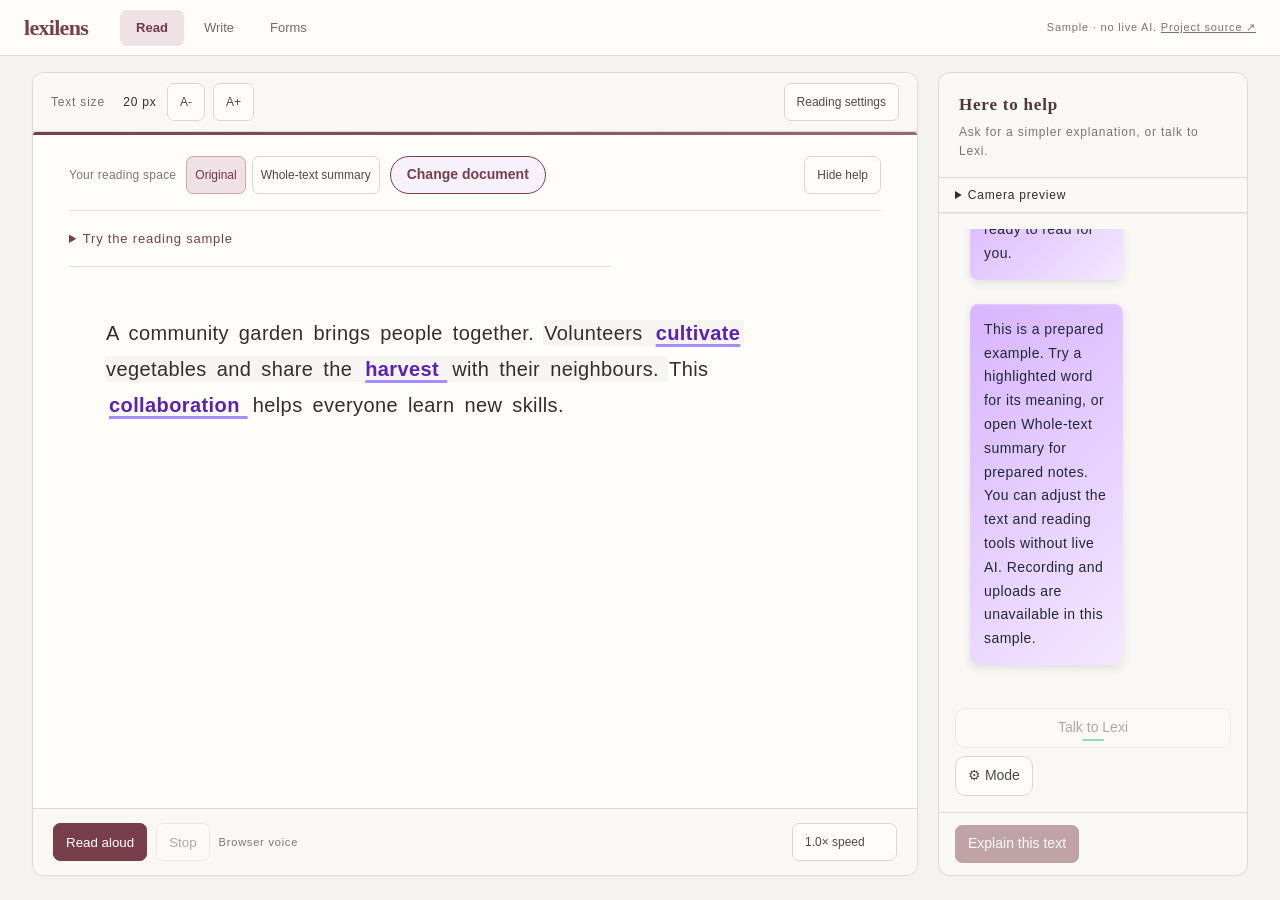
==== commit 8b175fdd: "Update project samples with recoverable reading and mail workflows" ====
--- a/site/demos/lexi-lens/index.html
+++ b/site/demos/lexi-lens/index.html
@@ -43,7 +43,7 @@
         <!-- Unified Left Card -->
         <div class="card unified-card left-unified-card">
           
-          <div class="assistant-heading"><h2>Here to help</h2><p>Ask for a simpler explanation, or talk to Lexi.</p></div><details id="camera-preview"><summary>Camera preview</summary><div class="camera-feed unified-camera">
+          <div class="assistant-heading"><h2>Here to help</h2><p>Ask for a simpler explanation, or talk to Lexi.</p><button type="button" id="back-to-workspace">Back to workspace ↑</button></div><details id="camera-preview"><summary>Camera preview</summary><div class="camera-feed unified-camera">
             <div id="inline-error" class="inline-error"></div>
             <div id="snapshot-thumb" class="snapshot-thumb">
               <img id="snapshot-img" src="" alt="Snapshot Thumbnail">
@@ -110,11 +110,11 @@
                 <button id="view-original-btn" class="btn-outline active-toggle" style="padding: 4px 8px; font-size: 12px;">Original</button>
                 <button id="view-analyzed-btn" class="btn-outline" style="padding: 4px 8px; font-size: 12px;">Whole-text summary</button>
               </div>
-            <button id="change-source-btn" class="btn btn-outline" style="display: none;">🔄 Change Source</button>
+            <button id="change-source-btn" class="btn btn-outline" style="display: none;">Change document</button>
             <button type="button" id="assistant-toggle" aria-controls="lexi-assistant" aria-expanded="true">Hide help</button></div>
             <details id="sample-guide" class="sample-guide" hidden><summary>Try the reading sample</summary><ol><li>Use A+ or A− to find a comfortable text size. Reading settings contains font, spacing, paper colour and optional reading aids.</li><li>Try the Reading ruler or select a highlighted word for a prepared explanation.</li><li>Open Whole-text summary for prepared notes, or choose Read aloud to use your browser voice.</li></ol><p>Your text preferences are saved in this browser when storage is available. This sample does not connect to live AI, capture or uploads. Choose the tools that suit you; no reading aid is required.</p></details><p id="mode-guidance" class="mode-guidance" role="status"></p><div id="read-source-selector" class="read-source-selector">
               <h3>Choose what to read</h3>
-              <p>Capture a snapshot, upload a file, or paste a link to start.</p>
+              <p>Capture a snapshot, upload a file, or paste a link to start. Your current text stays available until a replacement loads.</p><button id="keep-source-btn" type="button" class="btn-outline" hidden>Return to current text</button>
               <div class="source-buttons">
                 <button id="read-snapshot-btn" class="btn-primary">Camera snapshot</button>
                 <button id="read-upload-btn" class="btn-outline">Upload document</button>
@@ -126,15 +126,15 @@
               </div>
               <input type="file" id="file-input" accept=".pdf,.png,.jpg,.jpeg,.webp" style="display: none;">
             </div>
-            <div id="reading-text" style="position: relative; display: none;">
+            <div id="reading-text" tabindex="-1" style="position: relative; display: none;">
               <p>The recognized text will appear here.</p>
             </div>
             <!-- Write Mode Panel -->
             <div id="write-mode-panel" class="write-mode-panel" style="display: none;">
               <div class="write-controls-top">
                 <div class="undo-redo-group">
-                  <button id="write-undo-btn" class="icon-btn" title="Undo">↩️</button>
-                  <button id="write-redo-btn" class="icon-btn" title="Redo">↪️</button>
+                  <button id="write-undo-btn" class="icon-btn" title="Undo" aria-label="Undo typing">↩️</button>
+                  <button id="write-redo-btn" class="icon-btn" title="Redo" aria-label="Redo typing">↪️</button>
                 </div>
               </div>
               
@@ -144,7 +144,7 @@
                 <div id="word-predictions" class="word-predictions"></div>
                 <button id="write-fix-all-btn" class="fix-all-btn" style="display: none;">✨ Fix All</button>
               </div>
-              <div id="prediction-bar" class="prediction-bar"></div>
+              <div id="prediction-bar" class="prediction-bar"></div><p id="write-save-status" class="write-save-status" role="status">Changes are saved in this browser when available.</p>
               <div class="write-actions">
                 <button id="write-stt-btn" class="btn mic-btn" title="Convert your voice to text">🎙 Speak</button>
                 <button id="write-ai-btn" class="btn btn-primary" title="Say 'Lexi, help me write...'">✨ AI Write</button>
--- a/site/demos/lexi-lens/workflow.css
+++ b/site/demos/lexi-lens/workflow.css
@@ -7,4 +7,6 @@
 #app[data-mode=read] .mode-guidance,#app[data-mode=form][data-sample=false] .mode-guidance{display:none}
 .sample-guide{font:13px/1.75 Arial,sans-serif;color:var(--muted);margin:0 0 18px;border-bottom:1px solid var(--border);padding-bottom:10px;max-width:75ch}.sample-guide[hidden]{display:none!important}.sample-guide summary{cursor:pointer;color:var(--accent);padding-block:5px}.sample-guide ol{padding-left:22px;margin:10px 0}.sample-guide li{margin-block:6px}.sample-guide p{margin:10px 0 0}
 #write-mode-panel .write-actions{gap:8px;flex-wrap:wrap}#write-mode-panel .write-controls-top{padding-bottom:10px;border-bottom:1px solid var(--border)}
+.write-save-status{font:12px/1.6 Arial,sans-serif;color:#71645f;margin:8px 0;min-height:1.6em}#back-to-workspace{display:none}#keep-source-btn[hidden]{display:none!important}#keep-source-btn{margin:8px 0 14px}
+@media(max-width:760px){#back-to-workspace{display:inline-block;margin-top:12px}.reader-transport button,.panel-header button{min-height:40px}.assistant-heading{scroll-margin-top:12px}}
 @media(max-width:760px){.reading-settings{padding:10px 12px}.reading-settings .settings-label{font-size:11px;margin-right:0}.reading-settings #reading-tools-btn{margin-left:auto;font-size:11px}#reader-size{min-width:34px}.mode-guidance{margin-block:10px 16px}.panel-header{gap:8px}#assistant-toggle{padding:7px 10px;min-height:34px}}
